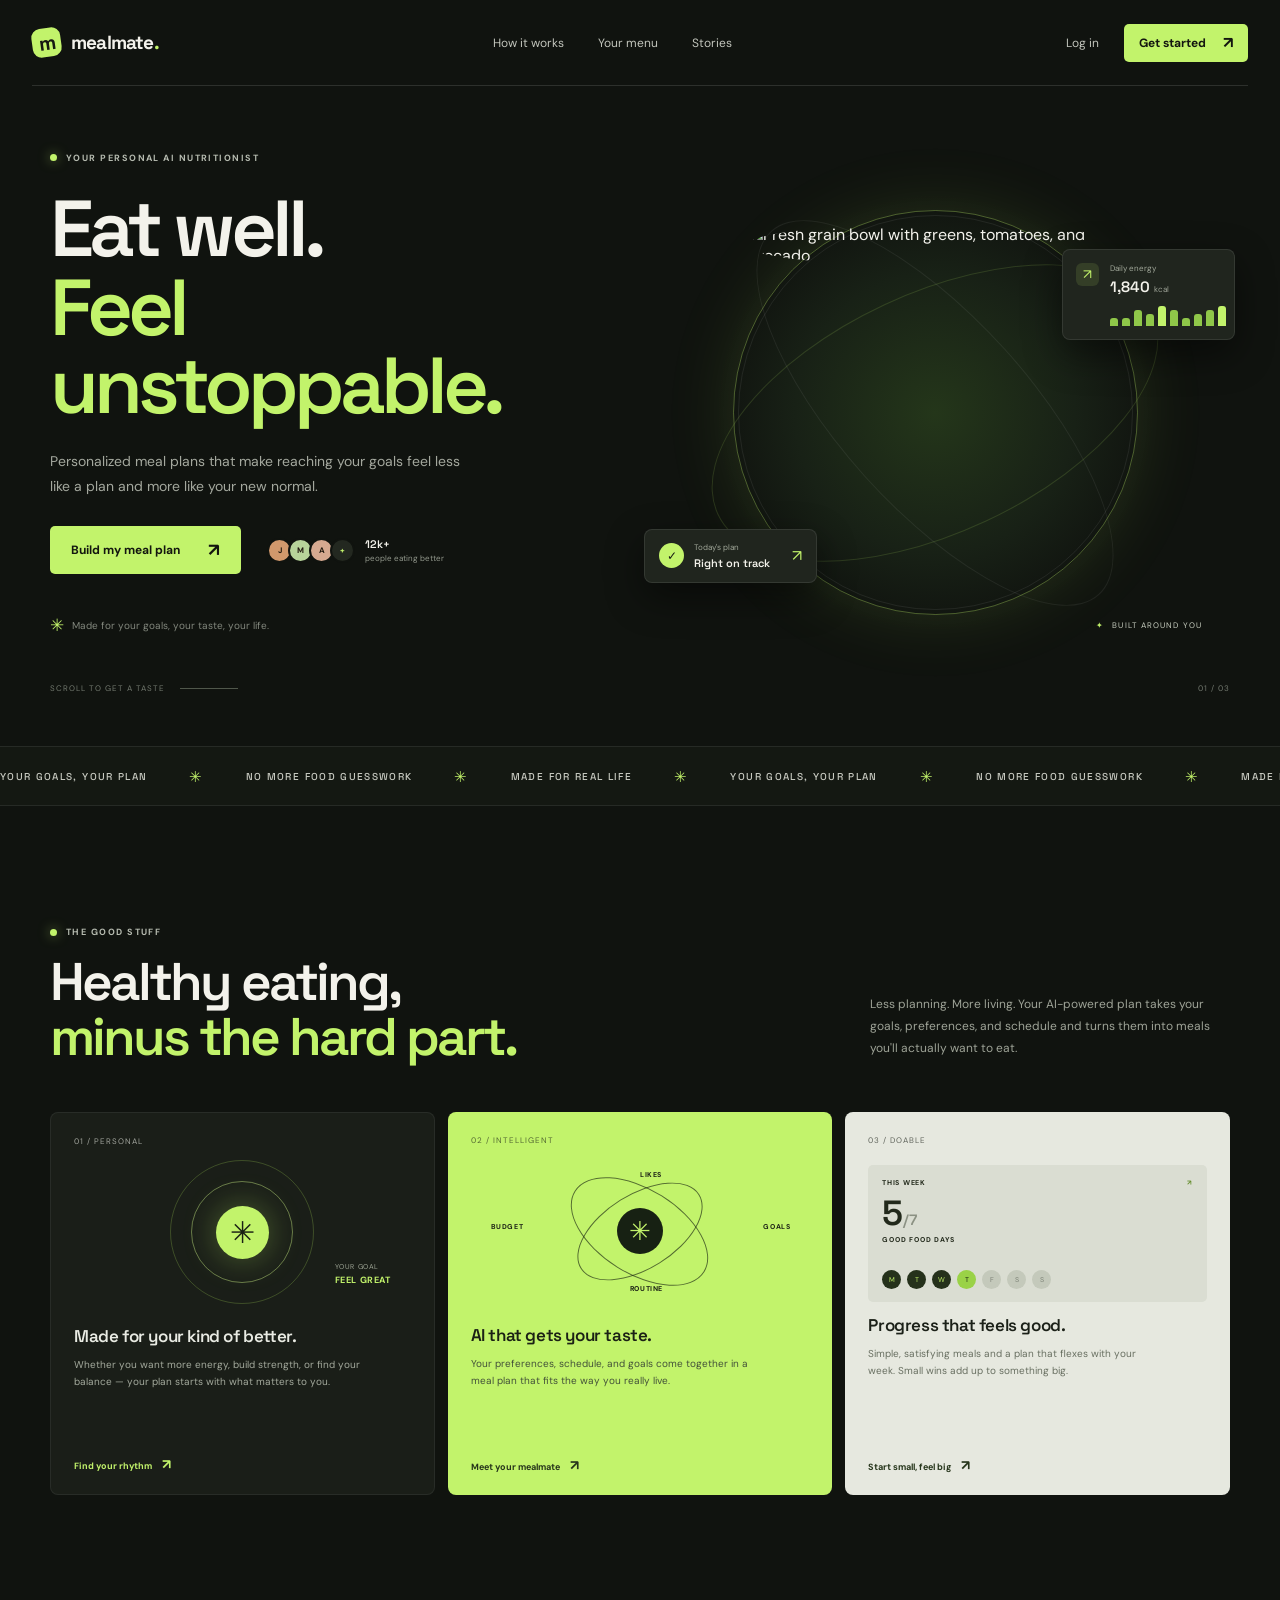
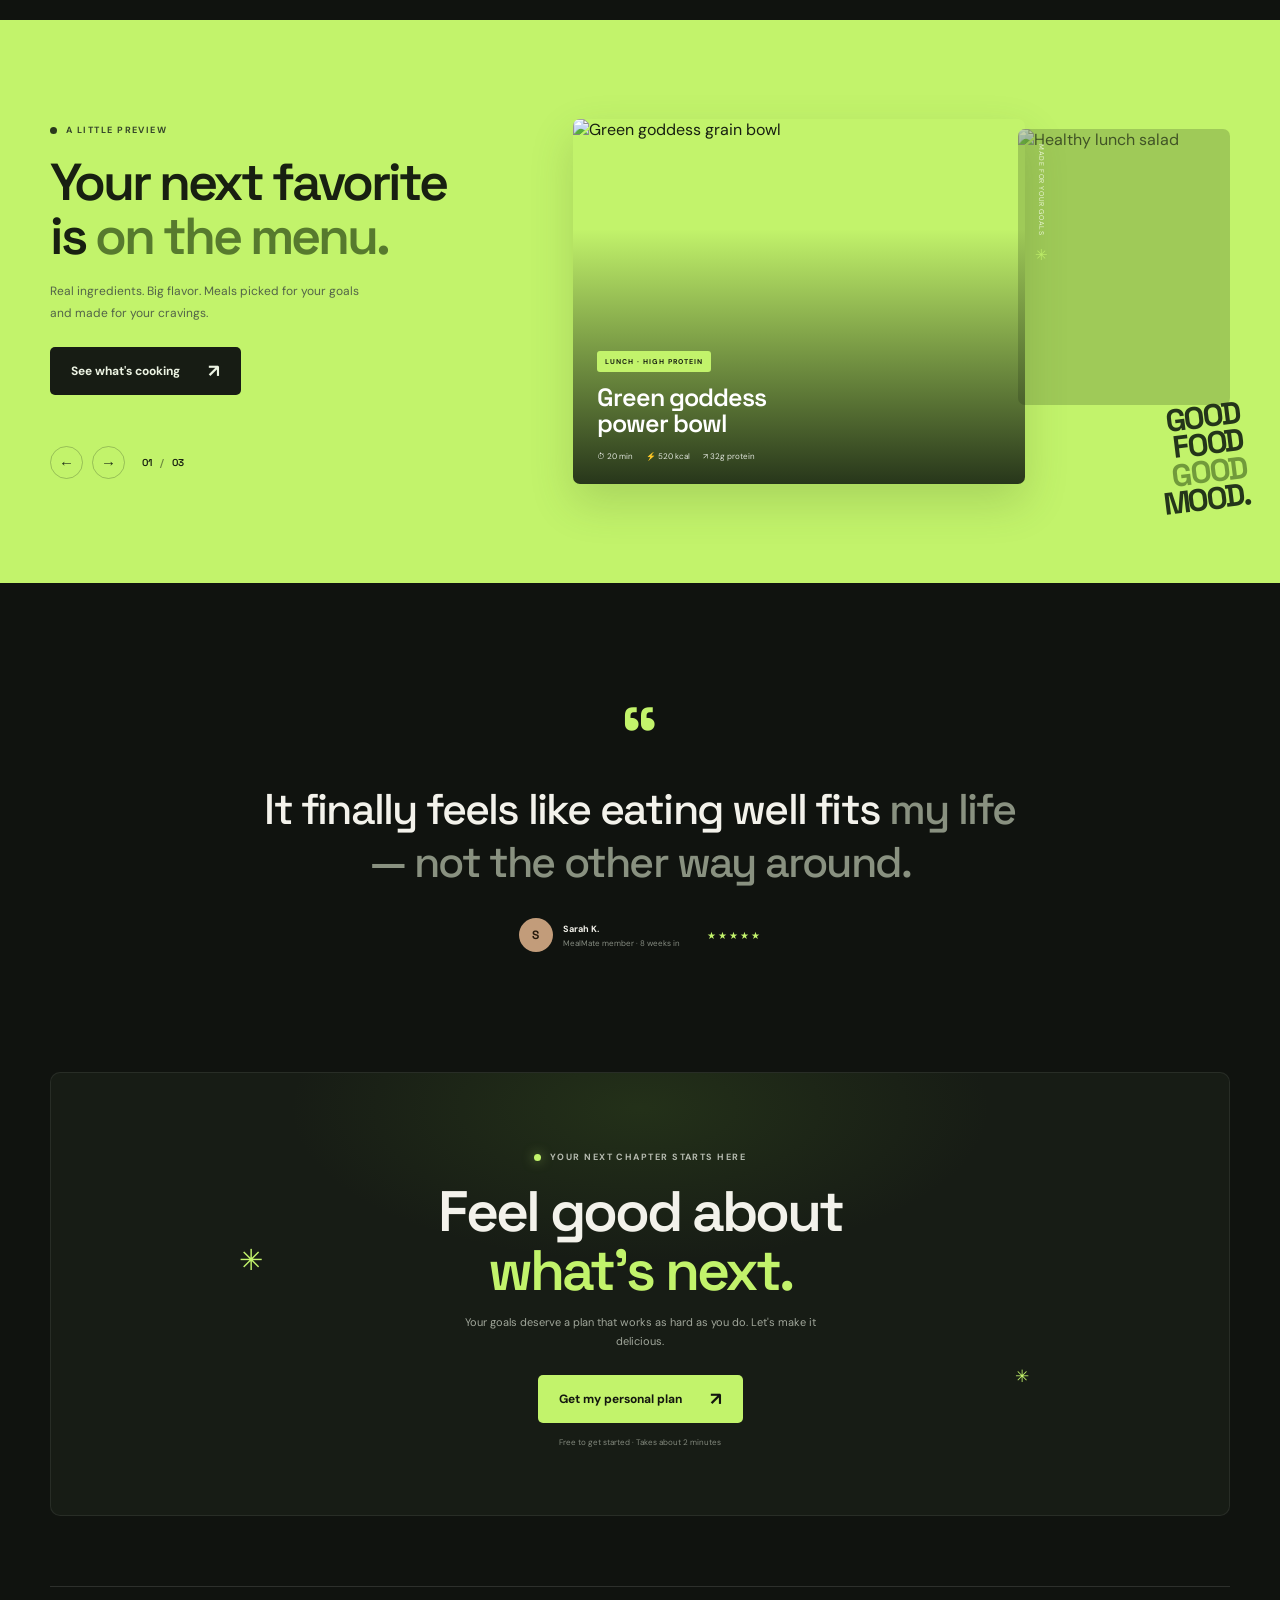
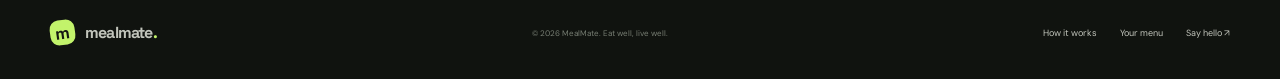
==== index.html @ 78ef44e7 "Create MealMate landing page concept" ====
<!doctype html>
<html lang="en">
<head>
  <meta charset="utf-8">
  <meta name="viewport" content="width=device-width, initial-scale=1">
  <meta name="theme-color" content="#10130f">
  <meta name="description" content="A smarter way to plan meals around your goals. Meet your personal AI nutrition planner.">
  <title>MealMate — Eat with intention</title>
  <link rel="preconnect" href="https://fonts.googleapis.com">
  <link rel="preconnect" href="https://fonts.gstatic.com" crossorigin>
  <link href="https://fonts.googleapis.com/css2?family=DM+Sans:wght@400;500;600;700&family=Space+Grotesk:wght@400;500;600;700&display=swap" rel="stylesheet">
  <link rel="stylesheet" href="styles.css">
  <script src="app.js" defer></script>
</head>
<body>
  <div class="page-shell">
    <header class="topbar">
      <a class="brand" href="#top" aria-label="MealMate home"><span class="brand-mark">m</span><span>mealmate<span class="brand-dot">.</span></span></a>
      <nav class="desktop-nav" aria-label="Main navigation"><a href="#how-it-works">How it works</a><a href="#menu">Your menu</a><a href="#stories">Stories</a></nav>
      <div class="nav-actions"><a class="login-link" href="#start">Log in</a><a class="button button-small" href="#start">Get started <span>↗</span></a><button class="menu-toggle" aria-label="Open menu" aria-expanded="false"><span></span><span></span></button></div>
    </header>

    <main id="top">
      <section class="hero section-wrap">
        <div class="hero-copy">
          <div class="eyebrow"><span class="pulse"></span> YOUR PERSONAL AI NUTRITIONIST</div>
          <h1>Eat well.<br><span>Feel unstoppable.</span></h1>
          <p class="hero-text">Personalized meal plans that make reaching your goals feel less like a plan and more like your new normal.</p>
          <div class="hero-cta"><a class="button" href="#start">Build my meal plan <span>↗</span></a><div class="social-proof"><div class="avatar-stack"><span>J</span><span>M</span><span>A</span><span>+</span></div><div><strong>12k+</strong><small>people eating better</small></div></div></div>
          <div class="hero-note"><span class="note-icon">✳</span> Made for your goals, your taste, your life.</div>
        </div>
        <div class="hero-visual" aria-label="A colorful healthy meal bowl">
          <div class="visual-glow"></div><div class="orbit orbit-one"></div><div class="orbit orbit-two"></div>
          <div class="meal-photo"><img src="https://images.unsplash.com/photo-1512621776951-a57141f2eefd?auto=format&fit=crop&w=1100&q=85" alt="Fresh grain bowl with greens, tomatoes, and avocado"></div>
          <div class="floating-card calories-card"><span class="card-icon">↗</span><div><small>Daily energy</small><strong>1,840 <em>kcal</em></strong></div><div class="mini-bars"><i></i><i></i><i></i><i></i><i></i><i></i><i></i><i></i><i></i><i></i></div></div>
          <div class="floating-card plan-card"><span class="plan-check">✓</span><div><small>Today's plan</small><strong>Right on track</strong></div><span class="plan-arrow">↗</span></div>
          <div class="nutrition-tag"><span>✦</span> BUILT AROUND YOU</div>
        </div>
        <div class="hero-bottom"><span>SCROLL TO GET A TASTE</span><span class="scroll-line"></span><span>01 / 03</span></div>
      </section>

      <section class="ticker" aria-label="MealMate benefits"><div class="ticker-track"><span>YOUR GOALS, YOUR PLAN</span><b>✳</b><span>NO MORE FOOD GUESSWORK</span><b>✳</b><span>MADE FOR REAL LIFE</span><b>✳</b><span>YOUR GOALS, YOUR PLAN</span><b>✳</b><span>NO MORE FOOD GUESSWORK</span><b>✳</b><span>MADE FOR REAL LIFE</span><b>✳</b></div></section>

      <section class="how-section section-wrap" id="how-it-works">
        <div class="section-heading"><div><div class="eyebrow"><span class="pulse"></span> THE GOOD STUFF</div><h2>Healthy eating,<br><span>minus the hard part.</span></h2></div><p>Less planning. More living. Your AI-powered plan takes your goals, preferences, and schedule and turns them into meals you'll actually want to eat.</p></div>
        <div class="feature-grid"><article class="feature-card feature-dark"><div class="feature-number">01 / PERSONAL</div><div class="feature-art goal-art"><span class="goal-ring ring-a"></span><span class="goal-ring ring-b"></span><span class="goal-core">✳</span><span class="goal-label">YOUR GOAL<br><b>FEEL GREAT</b></span></div><h3>Made for your kind of better.</h3><p>Whether you want more energy, build strength, or find your balance — your plan starts with what matters to you.</p><a href="#start" class="text-link">Find your rhythm <span>↗</span></a></article>
          <article class="feature-card feature-green"><div class="feature-number">02 / INTELLIGENT</div><div class="feature-art orbit-art"><div class="orbit-meal">✳</div><div class="orbit-label label-1">LIKES</div><div class="orbit-label label-2">GOALS</div><div class="orbit-label label-3">ROUTINE</div><div class="orbit-label label-4">BUDGET</div></div><h3>AI that gets your taste.</h3><p>Your preferences, schedule, and goals come together in a meal plan that fits the way you really live.</p><a href="#start" class="text-link">Meet your mealmate <span>↗</span></a></article>
          <article class="feature-card feature-light"><div class="feature-number">03 / DOABLE</div><div class="feature-art progress-art"><div class="progress-top"><span>THIS WEEK</span><span>↗</span></div><div class="progress-score">5<span>/7</span><small>GOOD FOOD DAYS</small></div><div class="progress-days"><i class="done">M</i><i class="done">T</i><i class="done">W</i><i class="today">T</i><i>F</i><i>S</i><i>S</i></div></div><h3>Progress that feels good.</h3><p>Simple, satisfying meals and a plan that flexes with your week. Small wins add up to something big.</p><a href="#start" class="text-link">Start small, feel big <span>↗</span></a></article></div>
      </section>

      <section class="menu-section" id="menu"><div class="section-wrap menu-inner"><div class="menu-copy"><div class="eyebrow"><span class="pulse"></span> A LITTLE PREVIEW</div><h2>Your next favorite<br>is <span>on the menu.</span></h2><p>Real ingredients. Big flavor. Meals picked for your goals and made for your cravings.</p><a href="#start" class="button button-dark">See what's cooking <span>↗</span></a><div class="menu-controls"><button class="slide-button prev" aria-label="Previous meal">←</button><button class="slide-button next" aria-label="Next meal">→</button><span class="slide-count">01 <i>/</i> 03</span></div></div>
          <div class="meal-showcase"><article class="dish-card active"><img src="https://images.unsplash.com/photo-1512621776951-a57141f2eefd?auto=format&fit=crop&w=900&q=85" alt="Green goddess grain bowl"><div class="dish-overlay"><span class="dish-tag">LUNCH · HIGH PROTEIN</span><h3>Green goddess<br>power bowl</h3><div class="dish-meta"><span>⏱ 20 min</span><span>⚡ 520 kcal</span><span>↗ 32g protein</span></div></div></article><article class="dish-card dish-side"><img src="https://images.unsplash.com/photo-1547592180-85f173990554?auto=format&fit=crop&w=800&q=85" alt="Healthy lunch salad"><div class="side-label">MADE FOR YOUR GOALS <span>✳</span></div></article><div class="dish-decoration">GOOD<br>FOOD<br><span>GOOD</span><br>MOOD.</div></div>
        </div></section>

      <section class="quote-section section-wrap" id="stories"><div class="quote-mark">“</div><blockquote>It finally feels like eating well fits <span>my life — not the other way around.</span></blockquote><div class="quote-person"><div class="quote-avatar">S</div><div><strong>Sarah K.</strong><small>MealMate member · 8 weeks in</small></div><div class="quote-stars">★★★★★</div></div></section>

      <section class="final-cta section-wrap" id="start"><div class="cta-glow"></div><div class="eyebrow"><span class="pulse"></span> YOUR NEXT CHAPTER STARTS HERE</div><h2>Feel good about<br><span>what's next.</span></h2><p>Your goals deserve a plan that works as hard as you do. Let's make it delicious.</p><a class="button" href="mailto:hello@mealmate.example?subject=Start%20my%20MealMate%20plan">Get my personal plan <span>↗</span></a><small>Free to get started · Takes about 2 minutes</small><div class="cta-spark spark-a">✳</div><div class="cta-spark spark-b">✳</div></section>
    </main>
    <footer class="footer section-wrap"><a class="brand" href="#top"><span class="brand-mark">m</span><span>mealmate<span class="brand-dot">.</span></span></a><span>© 2026 MealMate. Eat well, live well.</span><div><a href="#how-it-works">How it works</a><a href="#menu">Your menu</a><a href="mailto:hello@mealmate.example">Say hello ↗</a></div></footer>
  </div>
</body>
</html>
---- styles.css ----
:root{--bg:#10130f;--panel:#181c17;--green:#c2f36b;--green-deep:#a8e749;--cream:#f3f2eb;--muted:#9da397;--ink:#151812;--line:rgba(255,255,255,.12);font-family:'DM Sans',sans-serif;color:var(--cream);background:var(--bg);font-synthesis:none;text-rendering:optimizeLegibility}*{box-sizing:border-box}html{scroll-behavior:smooth}body{margin:0;min-width:320px}.page-shell{overflow:hidden}.section-wrap{width:min(1180px,calc(100% - 64px));margin:0 auto}.topbar{width:min(1320px,calc(100% - 64px));margin:0 auto;height:86px;display:flex;align-items:center;justify-content:space-between;border-bottom:1px solid var(--line);position:relative;z-index:10}.brand{display:flex;align-items:center;gap:10px;text-decoration:none;color:var(--cream);font:700 19px 'Space Grotesk',sans-serif;letter-spacing:-.8px}.brand-mark{display:grid;place-items:center;width:29px;height:29px;border-radius:9px;background:var(--green);color:var(--ink);font:700 20px 'Space Grotesk',sans-serif;transform:rotate(-8deg)}.brand-dot{color:var(--green)}.desktop-nav,.nav-actions{display:flex;align-items:center;gap:34px}.desktop-nav a,.login-link,.footer a{color:#c2c5bc;text-decoration:none;font-size:12px;transition:color .2s}.desktop-nav a:hover,.login-link:hover,.footer a:hover{color:var(--green)}.nav-actions{gap:25px}.button{display:inline-flex;align-items:center;justify-content:center;gap:28px;padding:16px 21px;background:var(--green);color:#13160f;text-decoration:none;border-radius:5px;font-size:12px;font-weight:700;transition:transform .2s,background .2s}.button:hover{transform:translateY(-2px);background:#d1ff82}.button span{font-size:18px;line-height:12px}.button-small{padding:11px 15px;gap:17px}.button-small span{font-size:16px}.menu-toggle{display:none;background:none;border:0;padding:6px}.menu-toggle span{display:block;width:22px;height:2px;background:#fff;margin:5px}.hero{min-height:625px;display:grid;grid-template-columns:1fr 1fr;position:relative;align-items:center;padding-top:28px}.hero-copy{padding:28px 0 65px;position:relative;z-index:2}.eyebrow{font-size:9px;font-weight:700;letter-spacing:1.45px;color:#b6bbb0;display:flex;align-items:center;gap:9px}.pulse{width:7px;height:7px;background:var(--green);border-radius:50%;box-shadow:0 0 12px #c2f36b8a}.hero h1,.section-heading h2,.menu-copy h2,.final-cta h2{font:600 clamp(52px,6.2vw,82px)/.99 'Space Grotesk',sans-serif;letter-spacing:-5px;margin:26px 0 23px}.hero h1 span,.section-heading h2 span,.menu-copy h2 span,.final-cta h2 span{color:var(--green)}.hero-text{max-width:410px;color:#a4a89e;font-size:14px;line-height:1.8;margin:0 0 27px}.hero-cta{display:flex;align-items:center;gap:26px}.social-proof{display:flex;align-items:center;gap:10px}.avatar-stack{display:flex;padding-left:4px}.avatar-stack span{width:25px;height:25px;border-radius:50%;display:grid;place-items:center;margin-left:-4px;border:2px solid var(--bg);background:#d1986c;color:#21190f;font-size:8px;font-weight:700}.avatar-stack span:nth-child(2){background:#b7d39a}.avatar-stack span:nth-child(3){background:#d6a990}.avatar-stack span:nth-child(4){background:#232820;color:var(--green)}.social-proof strong,.social-proof small{display:block}.social-proof strong{font:600 11px 'Space Grotesk',sans-serif}.social-proof small{font-size:8px;color:#92988c;margin-top:2px}.hero-note{font-size:10px;color:#82877d;margin-top:40px;display:flex;align-items:center;gap:8px}.note-icon{font-size:17px;color:var(--green)}.hero-visual{height:500px;position:relative;display:flex;align-items:center;justify-content:center}.visual-glow{position:absolute;width:440px;height:440px;border-radius:50%;background:radial-gradient(circle,#24361a 0%,#182116 45%,transparent 70%)}.meal-photo{position:relative;width:min(405px,80%);aspect-ratio:1;border-radius:50%;padding:13px;border:1px solid rgba(194,243,107,.34);box-shadow:0 0 70px #b1ed5520}.meal-photo:before{content:'';position:absolute;inset:4px;border:1px solid #ffffff13;border-radius:50%;z-index:1}.meal-photo img{width:100%;height:100%;object-fit:cover;border-radius:50%;filter:saturate(.84)}.orbit{position:absolute;border:1px solid #c2f36b25;border-radius:50%;width:480px;height:240px;transform:rotate(-25deg)}.orbit-two{width:490px;height:190px;transform:rotate(48deg);border-color:#fff1}.floating-card{position:absolute;background:#20251e;border:1px solid #ffffff17;border-radius:8px;box-shadow:0 14px 38px #0007;z-index:2}.calories-card{top:86px;right:-5px;width:173px;padding:13px;display:grid;grid-template-columns:25px 1fr;gap:9px}.card-icon{width:23px;height:23px;display:grid;place-items:center;border-radius:6px;background:#c2f36b20;color:var(--green);font-size:14px}.floating-card small,.floating-card strong{display:block}.floating-card small{font-size:8px;color:#a1a89a;margin-bottom:4px}.floating-card strong{font:600 15px 'Space Grotesk',sans-serif}.floating-card em{font:400 8px 'DM Sans',sans-serif;color:#9da397}.mini-bars{grid-column:2;display:flex;gap:4px;height:21px;align-items:end}.mini-bars i{width:8px;border-radius:3px 3px 0 0;background:#8fc749;height:35%}.mini-bars i:nth-child(3n){height:75%}.mini-bars i:nth-child(4n){height:55%}.mini-bars i:nth-child(5n){height:95%;background:var(--green)}.plan-card{bottom:80px;left:4px;display:flex;align-items:center;gap:10px;padding:12px 14px}.plan-check{width:25px;height:25px;display:grid;place-items:center;background:var(--green);color:#171b13;border-radius:50%;font-weight:700;font-size:12px}.plan-card strong{font-size:11px}.plan-arrow{color:var(--green);margin-left:12px}.nutrition-tag{position:absolute;bottom:33px;right:28px;color:#c7cdbf;font-size:8px;letter-spacing:1.1px}.nutrition-tag span{color:var(--green);margin-right:5px}.hero-bottom{position:absolute;left:0;right:0;bottom:18px;display:flex;align-items:center;gap:15px;color:#72786e;font-size:8px;letter-spacing:1px}.hero-bottom span:last-child{margin-left:auto}.scroll-line{height:1px;background:#50574b;width:58px}.ticker{margin-top:35px;border-top:1px solid #ffffff14;border-bottom:1px solid #ffffff14;overflow:hidden;background:#141812}.ticker-track{height:58px;min-width:max-content;display:flex;align-items:center;justify-content:space-around;gap:42px;color:#c7c9c0;font:500 10px 'Space Grotesk',sans-serif;letter-spacing:1.35px}.ticker-track b{color:var(--green);font-size:15px}.how-section{padding-top:120px;padding-bottom:125px}.section-heading{display:flex;justify-content:space-between;align-items:end;margin-bottom:48px}.section-heading h2,.menu-copy h2,.final-cta h2{font-size:53px;letter-spacing:-3px;line-height:1.03;margin:17px 0 0}.section-heading>p{max-width:360px;margin:0 0 5px;color:#9ea397;font-size:12px;line-height:1.8}.feature-grid{display:grid;grid-template-columns:repeat(3,1fr);gap:13px}.feature-card{min-height:383px;border-radius:8px;padding:23px;position:relative;overflow:hidden;color:#e9ebe3}.feature-dark{background:#1a1e18;border:1px solid #ffffff10}.feature-green{background:var(--green);color:#1b2115}.feature-light{background:#e6e8df;color:#1b2018}.feature-number{font-size:8px;letter-spacing:1px;opacity:.65}.feature-art{height:162px;position:relative;margin:5px 0 6px}.goal-art{display:grid;place-items:center}.goal-ring{position:absolute;border:1px solid #b6ed5c3a;border-radius:50%;width:144px;height:144px}.ring-b{width:102px;height:102px;border-color:#d4fa8a6b}.goal-core{display:grid;place-items:center;width:53px;height:53px;border-radius:50%;background:var(--green);color:#1a2114;font-size:30px;box-shadow:0 0 34px #bdf46755}.goal-label{position:absolute;right:20px;bottom:25px;font-size:7px;line-height:1.7;letter-spacing:.6px;color:#9ca393}.goal-label b{color:var(--green);font-size:9px}.orbit-art{display:grid;place-items:center}.orbit-art:before,.orbit-art:after{content:'';position:absolute;width:151px;height:83px;border:1px solid #1c2813a8;border-radius:50%;transform:rotate(32deg)}.orbit-art:after{transform:rotate(-32deg);width:138px;height:73px}.orbit-meal{z-index:1;width:46px;height:46px;display:grid;place-items:center;border-radius:50%;background:#172113;color:var(--green);font-size:26px}.orbit-label{position:absolute;font-size:7px;font-weight:700;letter-spacing:.6px}.label-1{top:20px;left:50%}.label-2{right:19px;top:72px}.label-3{bottom:19px;left:47%}.label-4{left:20px;top:72px}.progress-art{background:#daddd2;border-radius:5px;padding:13px 14px;color:#22291b;margin:20px 0 8px;height:137px}.progress-top{display:flex;justify-content:space-between;font-size:7px;font-weight:700;letter-spacing:.7px}.progress-top span:last-child{color:#648d2c}.progress-score{font:600 35px 'Space Grotesk',sans-serif;margin-top:9px;line-height:1}.progress-score span{font-size:15px;color:#8b9183}.progress-score small{display:block;font:700 7px 'DM Sans',sans-serif;letter-spacing:.8px;margin-top:4px}.progress-days{display:flex;gap:6px;position:absolute;bottom:13px;left:14px}.progress-days i{font-style:normal;width:19px;height:19px;display:grid;place-items:center;border-radius:50%;font-size:7px;background:#c4c9bb;color:#7b8175}.progress-days .done{background:#25311b;color:var(--green)}.progress-days .today{background:#9ad247;color:#182010}.feature-card h3{font:600 17px 'Space Grotesk',sans-serif;letter-spacing:-.4px;margin:12px 0 9px}.feature-card p{font-size:10px;line-height:1.7;color:#a4aa9d;margin:0;max-width:290px}.feature-green p{color:#435139}.feature-light p{color:#686f61}.text-link{position:absolute;bottom:21px;color:var(--green);text-decoration:none;font-size:9px;font-weight:700}.feature-green .text-link,.feature-light .text-link{color:#26351b}.text-link span{font-size:14px;margin-left:8px}.menu-section{background:var(--green);color:#182011;position:relative}.menu-inner{min-height:563px;display:grid;grid-template-columns:.8fr 1.2fr;align-items:center;gap:40px;padding-top:55px;padding-bottom:55px}.menu-copy .eyebrow{color:#35452a}.menu-copy .pulse{background:#2a391c;box-shadow:none}.menu-copy h2{font-size:52px;margin-top:20px}.menu-copy h2 span{color:#577a2e}.menu-copy>p{max-width:330px;color:#536448;font-size:12px;line-height:1.8;margin:18px 0 23px}.button-dark{background:#171c14;color:#ecf3e3}.button-dark:hover{background:#303d24}.menu-controls{display:flex;align-items:center;gap:9px;margin-top:51px}.slide-button{width:33px;height:33px;border:1px solid #445b2d55;border-radius:50%;background:transparent;color:#24331a;font-size:15px;cursor:pointer;transition:all .2s}.slide-button:hover{background:#233019;color:var(--green)}.slide-count{font:600 10px 'Space Grotesk',sans-serif;margin-left:8px}.slide-count i{font-style:normal;opacity:.5;margin:0 5px}.meal-showcase{height:424px;position:relative;display:flex;align-items:center;justify-content:end;gap:12px}.dish-card{position:absolute;overflow:hidden;border-radius:7px}.dish-card img{width:100%;height:100%;object-fit:cover}.dish-card.active{left:4%;width:66%;height:365px;box-shadow:0 18px 44px #435b2a33;z-index:2;transition:opacity .3s}.dish-card.active:after{content:'';position:absolute;inset:30% 0 0;background:linear-gradient(transparent,#111b0fdf)}.dish-overlay{position:absolute;z-index:2;bottom:23px;left:24px;color:white}.dish-tag{font-size:7px;letter-spacing:1px;background:#c2f36b;color:#182011;border-radius:3px;padding:6px 8px;font-weight:700}.dish-overlay h3{font:600 25px/1.05 'Space Grotesk',sans-serif;letter-spacing:-1px;margin:15px 0}.dish-meta{display:flex;gap:13px;font-size:8px;color:#e1e5dc}.dish-card.dish-side{right:0;top:39px;width:31%;height:276px;opacity:.76}.dish-side:after{content:'';position:absolute;inset:0;background:#1b2a1244}.side-label{position:absolute;z-index:2;top:15px;left:13px;color:white;font-size:7px;letter-spacing:.6px;writing-mode:vertical-rl}.side-label span{color:var(--green);font-size:15px;margin-top:8px}.dish-decoration{position:absolute;z-index:3;right:-15px;bottom:1px;font:700 31px/.88 'Space Grotesk',sans-serif;letter-spacing:-2px;color:#24351a;transform:rotate(-7deg);text-align:right}.dish-decoration span{color:#719a3b}.quote-section{padding-top:125px;padding-bottom:120px;text-align:center;max-width:760px}.quote-mark{font:700 73px/.7 'Space Grotesk',sans-serif;color:var(--green)}blockquote{font:500 clamp(27px,4vw,43px)/1.23 'Space Grotesk',sans-serif;letter-spacing:-1.8px;margin:25px auto 28px}blockquote span{color:#899180}.quote-person{display:flex;align-items:center;justify-content:center;gap:10px;text-align:left}.quote-avatar{width:34px;height:34px;border-radius:50%;display:grid;place-items:center;background:#c29c7a;color:#271a0d;font:700 12px 'Space Grotesk',sans-serif}.quote-person strong,.quote-person small{display:block}.quote-person strong{font-size:9px}.quote-person small{color:#858b80;font-size:8px;margin-top:3px}.quote-stars{color:var(--green);font-size:10px;letter-spacing:2px;margin-left:17px}.final-cta{position:relative;overflow:hidden;margin-bottom:70px;border:1px solid #ffffff13;background:#171c15;border-radius:10px;text-align:center;padding:78px 20px 68px}.cta-glow{position:absolute;inset:-120px 20% auto;height:310px;background:radial-gradient(ellipse,#45692444,transparent 70%);pointer-events:none}.final-cta>*:not(.cta-glow){position:relative}.final-cta .eyebrow{justify-content:center}.final-cta h2{font-size:57px;margin:20px 0 13px}.final-cta p{font-size:11px;color:#a0a69a;margin:0 auto 24px;max-width:370px;line-height:1.7}.final-cta>small{display:block;font-size:8px;color:#83897d;margin-top:14px}.cta-spark{position:absolute!important;color:#c2f36b;font-size:29px}.spark-a{left:16%;top:38%}.spark-b{right:17%;bottom:29%;font-size:17px}.footer{height:93px;border-top:1px solid var(--line);display:flex;align-items:center;justify-content:space-between}.footer>span{font-size:8px;color:#777e73}.footer>div{display:flex;gap:23px}.footer a{font-size:9px}.footer .brand{font-size:16px}.footer .brand-mark{width:25px;height:25px;font-size:17px}
@media(max-width:900px){.section-wrap,.topbar{width:calc(100% - 44px)}.hero{min-height:560px}.hero h1{font-size:67px}.hero-visual{height:420px}.calories-card{right:-8px}.meal-photo{width:84%}.orbit{width:390px}.section-heading h2{font-size:45px}.menu-inner{gap:13px}.dish-card.active{width:71%;left:0}.dish-decoration{font-size:26px;right:-7px}.feature-card{padding:18px}.feature-card h3{font-size:15px}}
@media(max-width:680px){.section-wrap,.topbar{width:calc(100% - 40px)}.topbar{height:70px}.desktop-nav,.login-link{display:none}.nav-actions{gap:10px}.button-small{padding:10px 12px;font-size:10px}.menu-toggle{display:block}.hero{display:flex;flex-direction:column;align-items:stretch;padding-top:38px;padding-bottom:38px}.hero-copy{padding:0}.hero h1{font-size:58px;letter-spacing:-3.8px;margin:20px 0}.hero-text{font-size:12px;max-width:360px}.hero-cta{gap:16px}.hero-cta .button{padding:14px 15px;gap:16px;font-size:10px}.hero-note{margin-top:20px}.hero-visual{height:min(95vw,420px);margin-top:0}.meal-photo{width:75%}.visual-glow{width:85vw;height:85vw}.orbit{width:96vw;height:52vw}.orbit-two{width:94vw;height:45vw}.calories-card{right:0;top:10%}.plan-card{left:0;bottom:11%}.nutrition-tag{right:6px;bottom:4%}.hero-bottom{display:none}.ticker{margin-top:12px}.ticker-track{height:49px;gap:24px;font-size:9px}.how-section{padding-top:79px;padding-bottom:79px}.section-heading{display:block;margin-bottom:30px}.section-heading h2,.menu-copy h2{font-size:43px;letter-spacing:-2.7px}.section-heading>p{margin-top:18px;font-size:11px}.feature-grid{grid-template-columns:1fr;gap:11px}.feature-card{min-height:346px;padding:20px}.feature-art{height:140px}.feature-card h3{font-size:17px}.feature-card p{font-size:10px}.menu-inner{display:flex;flex-direction:column;align-items:stretch;padding-top:70px;padding-bottom:47px;gap:15px}.menu-copy>p{font-size:11px}.menu-controls{margin-top:25px}.meal-showcase{height:360px;width:100%}.dish-card.active{height:300px;width:77%;left:0}.dish-card.dish-side{height:230px;top:31px;width:27%}.dish-decoration{font-size:24px;right:-5px;bottom:-2px}.dish-overlay{left:16px;bottom:18px}.dish-overlay h3{font-size:21px}.dish-meta{gap:8px;font-size:7px}.quote-section{padding-top:78px;padding-bottom:78px}.quote-mark{font-size:58px}blockquote{font-size:31px;letter-spacing:-1.2px}.final-cta{padding:61px 18px 52px;margin-bottom:45px}.final-cta h2{font-size:47px;letter-spacing:-3px}.spark-a{left:7%;top:29%}.spark-b{right:8%;bottom:22%}.footer{height:auto;min-height:125px;display:grid;grid-template-columns:1fr 1fr;gap:12px;padding:22px 0}.footer>span{text-align:right;font-size:7px}.footer>div{grid-column:1/-1;justify-content:space-between;gap:10px}.footer a{font-size:8px}}
@media(max-width:680px){.desktop-nav.nav-open{display:flex;position:absolute;top:69px;left:-20px;right:-20px;padding:18px 20px 22px;background:#171c15;border-bottom:1px solid var(--line);flex-direction:column;align-items:flex-start;gap:19px}.desktop-nav.nav-open a{font-size:13px}}
@media(prefers-reduced-motion:reduce){html{scroll-behavior:auto}*,*:before,*:after{transition:none!important}}
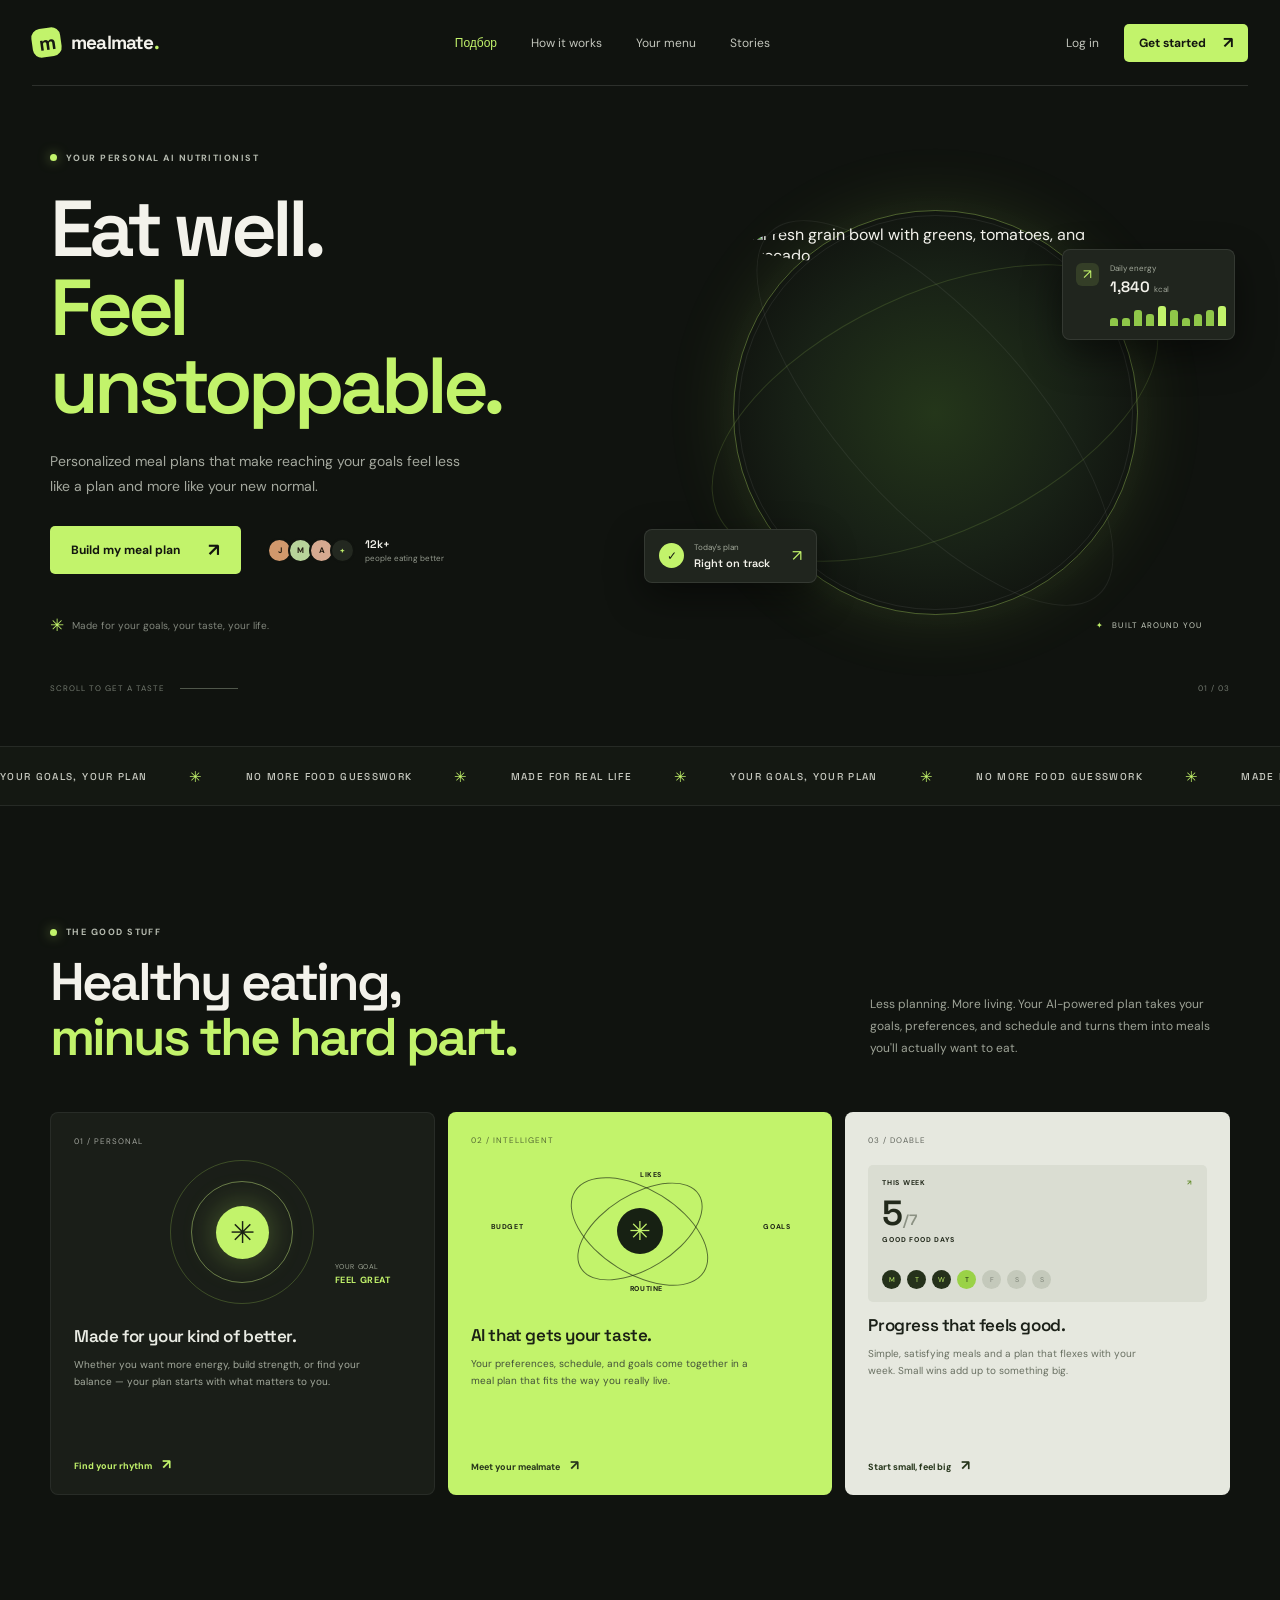
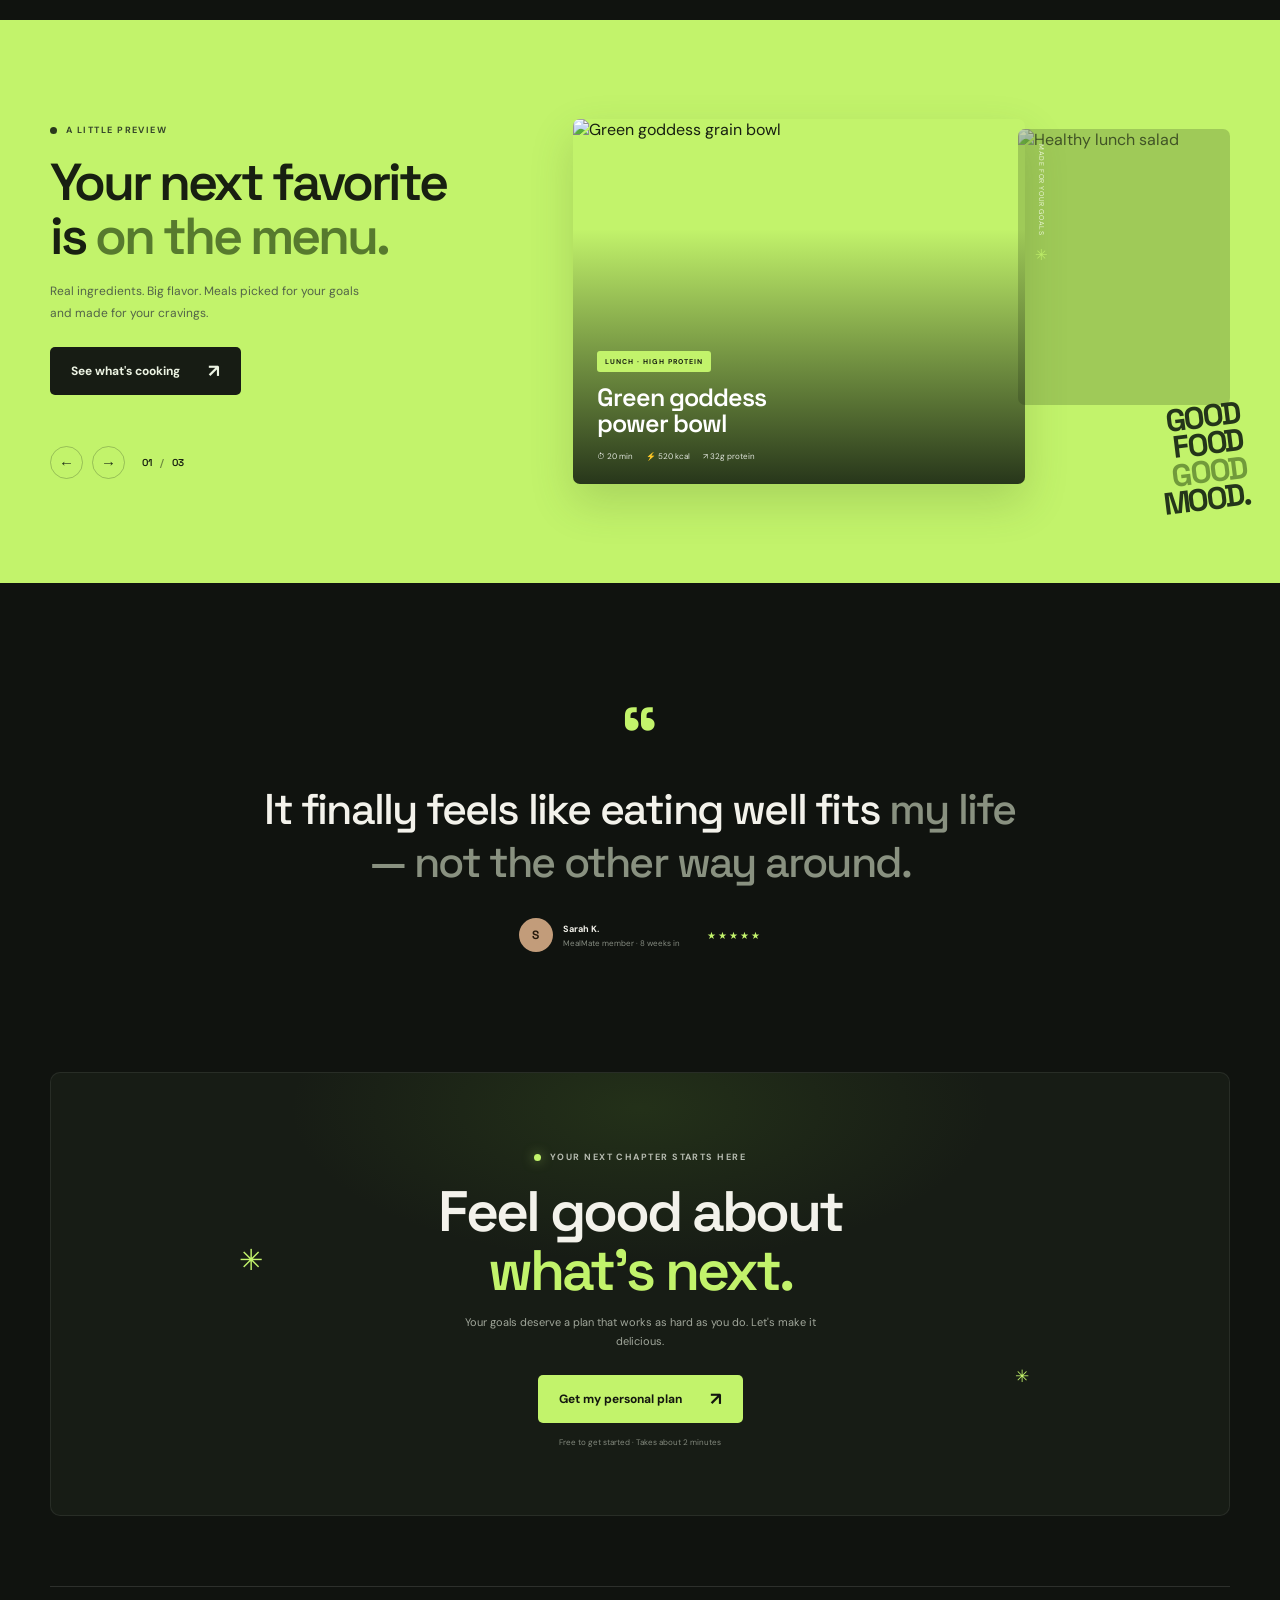
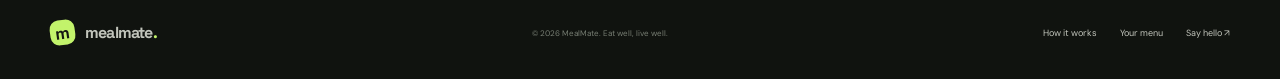
==== commit 685873cf: "Add planner and home navigation" ====
--- a/index.html
+++ b/index.html
@@ -16,8 +16,8 @@
   <div class="page-shell">
     <header class="topbar">
       <a class="brand" href="#top" aria-label="MealMate home"><span class="brand-mark">m</span><span>mealmate<span class="brand-dot">.</span></span></a>
-      <nav class="desktop-nav" aria-label="Main navigation"><a href="#how-it-works">How it works</a><a href="#menu">Your menu</a><a href="#stories">Stories</a></nav>
-      <div class="nav-actions"><a class="login-link" href="#start">Log in</a><a class="button button-small" href="#start">Get started <span>↗</span></a><button class="menu-toggle" aria-label="Open menu" aria-expanded="false"><span></span><span></span></button></div>
+      <nav class="desktop-nav" aria-label="Main navigation"><a class="planner-link" href="planner.html">Подбор</a><a href="#how-it-works">How it works</a><a href="#menu">Your menu</a><a href="#stories">Stories</a></nav>
+      <div class="nav-actions"><button class="login-link auth-open" type="button" data-auth-mode="login">Log in</button><button class="button button-small auth-open" type="button" data-auth-mode="register">Get started <span>↗</span></button><button class="menu-toggle" aria-label="Open menu" aria-expanded="false"><span></span><span></span></button></div>
     </header>
 
     <main id="top">
@@ -26,7 +26,7 @@
           <div class="eyebrow"><span class="pulse"></span> YOUR PERSONAL AI NUTRITIONIST</div>
           <h1>Eat well.<br><span>Feel unstoppable.</span></h1>
           <p class="hero-text">Personalized meal plans that make reaching your goals feel less like a plan and more like your new normal.</p>
-          <div class="hero-cta"><a class="button" href="#start">Build my meal plan <span>↗</span></a><div class="social-proof"><div class="avatar-stack"><span>J</span><span>M</span><span>A</span><span>+</span></div><div><strong>12k+</strong><small>people eating better</small></div></div></div>
+          <div class="hero-cta"><button class="button auth-open" type="button" data-auth-mode="register">Build my meal plan <span>↗</span></button><div class="social-proof"><div class="avatar-stack"><span>J</span><span>M</span><span>A</span><span>+</span></div><div><strong>12k+</strong><small>people eating better</small></div></div></div>
           <div class="hero-note"><span class="note-icon">✳</span> Made for your goals, your taste, your life.</div>
         </div>
         <div class="hero-visual" aria-label="A colorful healthy meal bowl">
@@ -54,9 +54,26 @@
 
       <section class="quote-section section-wrap" id="stories"><div class="quote-mark">“</div><blockquote>It finally feels like eating well fits <span>my life — not the other way around.</span></blockquote><div class="quote-person"><div class="quote-avatar">S</div><div><strong>Sarah K.</strong><small>MealMate member · 8 weeks in</small></div><div class="quote-stars">★★★★★</div></div></section>
 
-      <section class="final-cta section-wrap" id="start"><div class="cta-glow"></div><div class="eyebrow"><span class="pulse"></span> YOUR NEXT CHAPTER STARTS HERE</div><h2>Feel good about<br><span>what's next.</span></h2><p>Your goals deserve a plan that works as hard as you do. Let's make it delicious.</p><a class="button" href="mailto:hello@mealmate.example?subject=Start%20my%20MealMate%20plan">Get my personal plan <span>↗</span></a><small>Free to get started · Takes about 2 minutes</small><div class="cta-spark spark-a">✳</div><div class="cta-spark spark-b">✳</div></section>
+      <section class="final-cta section-wrap" id="start"><div class="cta-glow"></div><div class="eyebrow"><span class="pulse"></span> YOUR NEXT CHAPTER STARTS HERE</div><h2>Feel good about<br><span>what's next.</span></h2><p>Your goals deserve a plan that works as hard as you do. Let's make it delicious.</p><button class="button auth-open" type="button" data-auth-mode="register">Get my personal plan <span>↗</span></button><small>Free to get started · Takes about 2 minutes</small><div class="cta-spark spark-a">✳</div><div class="cta-spark spark-b">✳</div></section>
     </main>
     <footer class="footer section-wrap"><a class="brand" href="#top"><span class="brand-mark">m</span><span>mealmate<span class="brand-dot">.</span></span></a><span>© 2026 MealMate. Eat well, live well.</span><div><a href="#how-it-works">How it works</a><a href="#menu">Your menu</a><a href="mailto:hello@mealmate.example">Say hello ↗</a></div></footer>
   </div>
+  <div class="auth-backdrop" id="auth-modal" hidden>
+    <section class="auth-panel" role="dialog" aria-modal="true" aria-labelledby="auth-title">
+      <button class="auth-close" type="button" aria-label="Close dialog">×</button>
+      <a class="brand auth-brand" href="#top"><span class="brand-mark">m</span><span>mealmate<span class="brand-dot">.</span></span></a>
+      <div class="auth-eyebrow"><span class="pulse"></span> A FRESH START, MADE FOR YOU</div>
+      <h2 id="auth-title">Create your<br><span>good food era.</span></h2>
+      <p class="auth-intro">Your personal meal plan starts with a few details.</p>
+      <div class="auth-tabs" role="tablist" aria-label="Account access"><button class="auth-tab is-active" type="button" role="tab" aria-selected="true" data-auth-tab="register">Create account</button><button class="auth-tab" type="button" role="tab" aria-selected="false" data-auth-tab="login">Log in</button></div>
+      <form class="auth-form" id="register-form" novalidate>
+        <label class="auth-field">Account ID or email<input name="accountId" type="text" autocomplete="username" placeholder="Choose an ID" required minlength="3" maxlength="64" pattern="[A-Za-z0-9][A-Za-z0-9._@+-]{2,63}" title="Use 3–64 letters, numbers, dots, underscores, plus signs, or hyphens."></label>
+        <label class="auth-field password-field">Password <span class="field-hint">8+ characters</span><span class="password-wrap"><input name="password" type="password" autocomplete="new-password" placeholder="Create a password" required minlength="8"><button class="password-toggle" type="button" aria-label="Show password">Show</button></span></label>
+        <p class="auth-message" id="auth-message" aria-live="polite">Accounts are stored only in this browser. No email code is used.</p>
+        <button class="button auth-submit" type="submit"><span class="submit-label">Create my account</span><span>↗</span></button>
+      </form>
+      <p class="auth-footnote">Already have an account? <button type="button" data-auth-mode="login">Log in</button></p>
+    </section>
+  </div>
 </body>
 </html>
--- a/styles.css
+++ b/styles.css
@@ -3,3 +3,17 @@
 @media(max-width:680px){.section-wrap,.topbar{width:calc(100% - 40px)}.topbar{height:70px}.desktop-nav,.login-link{display:none}.nav-actions{gap:10px}.button-small{padding:10px 12px;font-size:10px}.menu-toggle{display:block}.hero{display:flex;flex-direction:column;align-items:stretch;padding-top:38px;padding-bottom:38px}.hero-copy{padding:0}.hero h1{font-size:58px;letter-spacing:-3.8px;margin:20px 0}.hero-text{font-size:12px;max-width:360px}.hero-cta{gap:16px}.hero-cta .button{padding:14px 15px;gap:16px;font-size:10px}.hero-note{margin-top:20px}.hero-visual{height:min(95vw,420px);margin-top:0}.meal-photo{width:75%}.visual-glow{width:85vw;height:85vw}.orbit{width:96vw;height:52vw}.orbit-two{width:94vw;height:45vw}.calories-card{right:0;top:10%}.plan-card{left:0;bottom:11%}.nutrition-tag{right:6px;bottom:4%}.hero-bottom{display:none}.ticker{margin-top:12px}.ticker-track{height:49px;gap:24px;font-size:9px}.how-section{padding-top:79px;padding-bottom:79px}.section-heading{display:block;margin-bottom:30px}.section-heading h2,.menu-copy h2{font-size:43px;letter-spacing:-2.7px}.section-heading>p{margin-top:18px;font-size:11px}.feature-grid{grid-template-columns:1fr;gap:11px}.feature-card{min-height:346px;padding:20px}.feature-art{height:140px}.feature-card h3{font-size:17px}.feature-card p{font-size:10px}.menu-inner{display:flex;flex-direction:column;align-items:stretch;padding-top:70px;padding-bottom:47px;gap:15px}.menu-copy>p{font-size:11px}.menu-controls{margin-top:25px}.meal-showcase{height:360px;width:100%}.dish-card.active{height:300px;width:77%;left:0}.dish-card.dish-side{height:230px;top:31px;width:27%}.dish-decoration{font-size:24px;right:-5px;bottom:-2px}.dish-overlay{left:16px;bottom:18px}.dish-overlay h3{font-size:21px}.dish-meta{gap:8px;font-size:7px}.quote-section{padding-top:78px;padding-bottom:78px}.quote-mark{font-size:58px}blockquote{font-size:31px;letter-spacing:-1.2px}.final-cta{padding:61px 18px 52px;margin-bottom:45px}.final-cta h2{font-size:47px;letter-spacing:-3px}.spark-a{left:7%;top:29%}.spark-b{right:8%;bottom:22%}.footer{height:auto;min-height:125px;display:grid;grid-template-columns:1fr 1fr;gap:12px;padding:22px 0}.footer>span{text-align:right;font-size:7px}.footer>div{grid-column:1/-1;justify-content:space-between;gap:10px}.footer a{font-size:8px}}
 @media(max-width:680px){.desktop-nav.nav-open{display:flex;position:absolute;top:69px;left:-20px;right:-20px;padding:18px 20px 22px;background:#171c15;border-bottom:1px solid var(--line);flex-direction:column;align-items:flex-start;gap:19px}.desktop-nav.nav-open a{font-size:13px}}
 @media(prefers-reduced-motion:reduce){html{scroll-behavior:auto}*,*:before,*:after{transition:none!important}}
+
+/* Account form preview */
+.auth-open{border:0;cursor:pointer;font-family:inherit}.nav-actions .login-link{padding:0;background:none;border:0;cursor:pointer;font-family:inherit;font-size:12px}.hero-cta .button{font-family:inherit;border:0;cursor:pointer}.auth-backdrop[hidden]{display:none}.auth-backdrop{position:fixed;inset:0;z-index:30;display:grid;place-items:center;padding:22px;background:#070906d9;backdrop-filter:blur(9px);overflow:auto}.auth-panel{width:min(100%,460px);max-height:min(92vh,820px);overflow:auto;position:relative;background:#171c15;border:1px solid #ffffff17;border-radius:10px;padding:34px 38px 28px;box-shadow:0 28px 90px #0009;animation:auth-in .22s ease-out}.auth-close{position:absolute;right:17px;top:14px;border:0;background:transparent;color:#adb5a6;font-size:27px;cursor:pointer;line-height:1}.auth-close:hover{color:var(--green)}.auth-brand{margin-bottom:30px}.auth-eyebrow{font-size:8px;font-weight:700;letter-spacing:1.25px;color:#aab09f;display:flex;align-items:center;gap:8px}.auth-panel h2{font:600 38px/1.02 'Space Grotesk',sans-serif;letter-spacing:-2px;margin:15px 0 9px}.auth-panel h2 span{color:var(--green)}.auth-intro{margin:0;color:#9fa698;font-size:11px;line-height:1.6}.auth-tabs{display:grid;grid-template-columns:1fr 1fr;padding:4px;margin:22px 0 18px;border:1px solid #ffffff14;border-radius:5px;background:#11150f}.auth-tab{border:0;border-radius:3px;background:transparent;color:#92998b;padding:10px 5px;font:600 10px 'DM Sans',sans-serif;cursor:pointer}.auth-tab.is-active{background:#262d22;color:var(--green)}.auth-form{display:grid;gap:13px}.auth-field{display:grid;gap:7px;color:#e5e9dd;font-size:9px;font-weight:600}.auth-field input{height:41px;width:100%;border:1px solid #ffffff24;border-radius:4px;background:#11150f;padding:0 12px;color:#f5f5ef;font:400 11px 'DM Sans',sans-serif;outline:none}.auth-field input::placeholder{color:#697063}.auth-field input:focus{border-color:#a8d85d;box-shadow:0 0 0 2px #a8d85d24}.field-hint{float:right;color:#818a79;font-weight:400}.password-wrap{position:relative}.password-wrap input{padding-right:58px}.password-toggle{position:absolute;right:10px;top:50%;transform:translateY(-50%);border:0;background:none;color:#b2bd9f;font:600 9px 'DM Sans',sans-serif;cursor:pointer}.auth-terms{display:flex;align-items:flex-start;gap:8px;color:#9fa698;font-size:9px;line-height:1.5}.auth-terms input{accent-color:var(--green);margin:1px 0 0}.auth-terms a{color:var(--green)}.auth-message{padding:10px 11px;margin:0;border:1px solid #c2f36b25;background:#c2f36b0a;border-radius:4px;color:#adb5a4;font-size:9px;line-height:1.5}.auth-message.is-error{border-color:#e6918166;background:#e6918112;color:#f0b7aa}.auth-submit{width:100%;font-family:inherit;border:0;cursor:pointer;margin-top:1px}.auth-footnote{text-align:center;color:#899181;font-size:9px;margin:17px 0 0}.auth-footnote button{padding:0;border:0;background:none;color:var(--green);font:700 9px 'DM Sans',sans-serif;cursor:pointer}.auth-panel.login-mode h2{font-size:36px}.auth-panel.login-mode .auth-message{border-color:#ffffff17;background:#ffffff08}@keyframes auth-in{from{opacity:0;transform:translateY(9px) scale(.99)}to{opacity:1;transform:translateY(0) scale(1)}}
+@media(max-width:680px){.auth-backdrop{padding:12px}.auth-panel{padding:28px 23px 22px;max-height:96vh}.auth-brand{margin-bottom:24px}.auth-panel h2{font-size:34px}.nav-actions .login-link{display:none}}
+body.auth-opened{overflow:hidden}
+.desktop-nav .planner-link{color:var(--green)}.planner-nav{display:flex;align-items:center;gap:11px}.planner-nav a{color:#c4cbbb;text-decoration:none;font-size:10px}.planner-nav a[aria-current="page"]{color:var(--green)}.planner-nav .planner-home-button{padding:10px 13px;border:1px solid #c2f36b66;border-radius:4px;color:var(--green);font-weight:600;transition:background .2s,color .2s}.planner-nav .planner-home-button:hover{background:var(--green);color:#14180f}
+
+/* Personal meal planner */
+.planner-page{min-height:100vh;background:radial-gradient(ellipse at 72% 15%,#29351d55 0,transparent 34%),var(--bg)}.planner-topbar{width:min(1320px,calc(100% - 64px))}.planner-user{display:flex;align-items:center;gap:12px;color:#c5cabc;font-size:11px}.planner-avatar{display:grid;place-items:center;width:30px;height:30px;border-radius:50%;background:#c2f36b;color:#171c13;font-size:10px}.planner-logout{border:1px solid #ffffff22;border-radius:4px;background:transparent;color:#b2b9a9;padding:8px 12px;font:500 10px 'DM Sans',sans-serif;cursor:pointer}.planner-logout:hover{border-color:var(--green);color:var(--green)}.planner-layout{width:min(1150px,calc(100% - 64px));margin:0 auto;padding:74px 0 90px;display:grid;grid-template-columns:minmax(0,.85fr) minmax(460px,1.15fr);gap:36px 78px;align-items:start}.planner-intro{position:sticky;top:60px;padding-top:28px}.planner-intro h1{font:600 clamp(49px,6vw,74px)/.99 'Space Grotesk',sans-serif;letter-spacing:-5px;margin:28px 0 18px}.planner-intro h1 span{color:var(--green)}.planner-intro>p{max-width:380px;color:#a2a99a;font-size:13px;line-height:1.8}.planner-steps{display:flex;align-items:center;gap:12px;margin-top:42px;font:700 10px 'Space Grotesk',sans-serif;color:#626b5b}.planner-steps>span{display:flex;align-items:center;gap:8px}.planner-steps i{font:500 10px 'DM Sans',sans-serif}.planner-steps .step-active{color:var(--green)}.planner-steps>b{width:55px;height:1px;background:#ffffff24}.planner-side-note{display:flex;gap:11px;max-width:360px;margin-top:70px;padding:16px;border:1px solid #ffffff13;border-radius:6px;background:#ffffff05}.planner-side-note>span{color:var(--green);font-size:19px}.planner-side-note p{margin:0;color:#818a79;font-size:9px;line-height:1.7}.planner-card{padding:30px 32px 28px;background:linear-gradient(145deg,#1c221a,#151913);border:1px solid #ffffff19;border-radius:9px;box-shadow:0 24px 80px #0003}.planner-card-head{display:flex;align-items:center;justify-content:space-between;margin-bottom:23px}.planner-card-head .eyebrow,.planner-card .eyebrow{font-size:8px}.planner-card h2,.plan-result h2{font:600 29px 'Space Grotesk',sans-serif;letter-spacing:-1.4px;margin:9px 0 0}.planner-card-icon{display:grid;place-items:center;width:37px;height:37px;border-radius:50%;background:#c2f36b16;color:var(--green);font-size:20px}.profile-form{display:grid;gap:17px}.profile-grid{display:grid;grid-template-columns:1fr 1fr;gap:13px}.profile-field{display:grid;gap:7px;color:#d8ddd1;font-size:10px;font-weight:600}.profile-field>span{color:#828b7a;font-weight:400}.profile-field input,.profile-field select{width:100%;min-width:0;height:43px;padding:0 12px;border:1px solid #ffffff20;border-radius:4px;background:#11150f;color:#f1f3ec;font:400 11px 'DM Sans',sans-serif;outline:none}.profile-field input:focus,.profile-field select:focus{border-color:#a8d85d;box-shadow:0 0 0 2px #a8d85d24}.profile-field select option{background:#171c15}.choice-field{padding:0;border:0;margin:0}.choice-field legend{margin-bottom:9px;color:#d8ddd1;font-size:10px;font-weight:600}.choice-row{display:grid;grid-template-columns:repeat(3,1fr);gap:7px}.choice-row label{cursor:pointer}.choice-row input{position:absolute;opacity:0}.choice-row span{display:grid;place-items:center;min-height:39px;padding:6px;border:1px solid #ffffff20;border-radius:4px;color:#a3ab9a;text-align:center;font-size:9px;transition:.18s}.choice-row input:checked+span{border-color:#c2f36b8a;background:#c2f36b12;color:var(--green)}.choice-row input:focus-visible+span{outline:2px solid var(--green);outline-offset:2px}.calorie-preview{display:flex;align-items:center;gap:12px;padding:13px 14px;border:1px solid #c2f36b33;border-radius:5px;background:linear-gradient(110deg,#c2f36b14,#c2f36b04)}.calorie-icon{display:grid;place-items:center;width:34px;height:34px;border-radius:50%;background:#c2f36b1b;color:var(--green);font-size:17px}.calorie-preview>div{display:grid;gap:3px}.calorie-preview small{color:#a6af9a;font-size:7px;font-weight:700;letter-spacing:.8px}.calorie-preview strong{font:600 19px 'Space Grotesk',sans-serif;color:#f3f5ed}.calorie-preview strong b{color:var(--green)}.calorie-caption{margin-left:auto;color:#858d7c;font-size:8px}.profile-disclaimer{margin:-5px 0 0;color:#7f8879;font-size:8px;line-height:1.6}.planner-submit{width:100%;border:0;cursor:pointer;font-family:inherit}.planner-submit:disabled{opacity:.65;cursor:wait}.planner-message{margin:-7px 0 0;color:#aeb7a2;font-size:10px;line-height:1.6}.planner-message.is-error{color:#f0a99b}.plan-result{grid-column:2;padding:28px 31px;background:#171c15;border:1px solid #ffffff1b;border-radius:8px;scroll-margin-top:25px}.plan-result[hidden]{display:none}.plan-result-head{display:flex;align-items:center;justify-content:space-between}.plan-result-head button{border:0;background:none;color:var(--green);font:500 9px 'DM Sans',sans-serif;cursor:pointer}.plan-result h2{margin:16px 0 18px}.plan-content{padding:18px;border-radius:5px;background:#0f130e;border:1px solid #ffffff12;color:#d7ddcf;font-size:12px;line-height:1.85;white-space:pre-wrap;overflow-wrap:anywhere}
+@media(max-width:900px){.planner-layout{grid-template-columns:1fr;gap:30px;padding-top:45px}.planner-intro{position:static;padding-top:0}.planner-intro h1{font-size:57px}.planner-side-note{margin-top:25px}.planner-card,.plan-result{grid-column:1}.planner-intro>p{max-width:520px}}
+@media(max-width:560px){.planner-topbar{width:calc(100% - 36px);height:auto;min-height:70px;flex-wrap:wrap;padding:12px 0;gap:12px}.planner-nav{order:3;width:100%;justify-content:flex-start}.planner-user{gap:8px;font-size:9px}.planner-layout{width:calc(100% - 36px);padding:33px 0 60px}.planner-intro h1{font-size:48px;letter-spacing:-3.5px}.planner-intro>p{font-size:12px}.planner-card{padding:24px 19px}.profile-grid{gap:11px}.choice-row{gap:5px}.choice-row span{font-size:8px}.plan-result{padding:23px 18px}.planner-logout{padding:7px 9px}}
+.nav-actions [hidden]{display:none}
+.auth-submit:disabled{cursor:wait;opacity:.72}.auth-message.is-success{border-color:#c2f36b66;background:#c2f36b14;color:#d7f5ad}
+@media(max-width:680px){.nav-actions .login-link{display:block;font-size:9px;padding:4px 0}}
